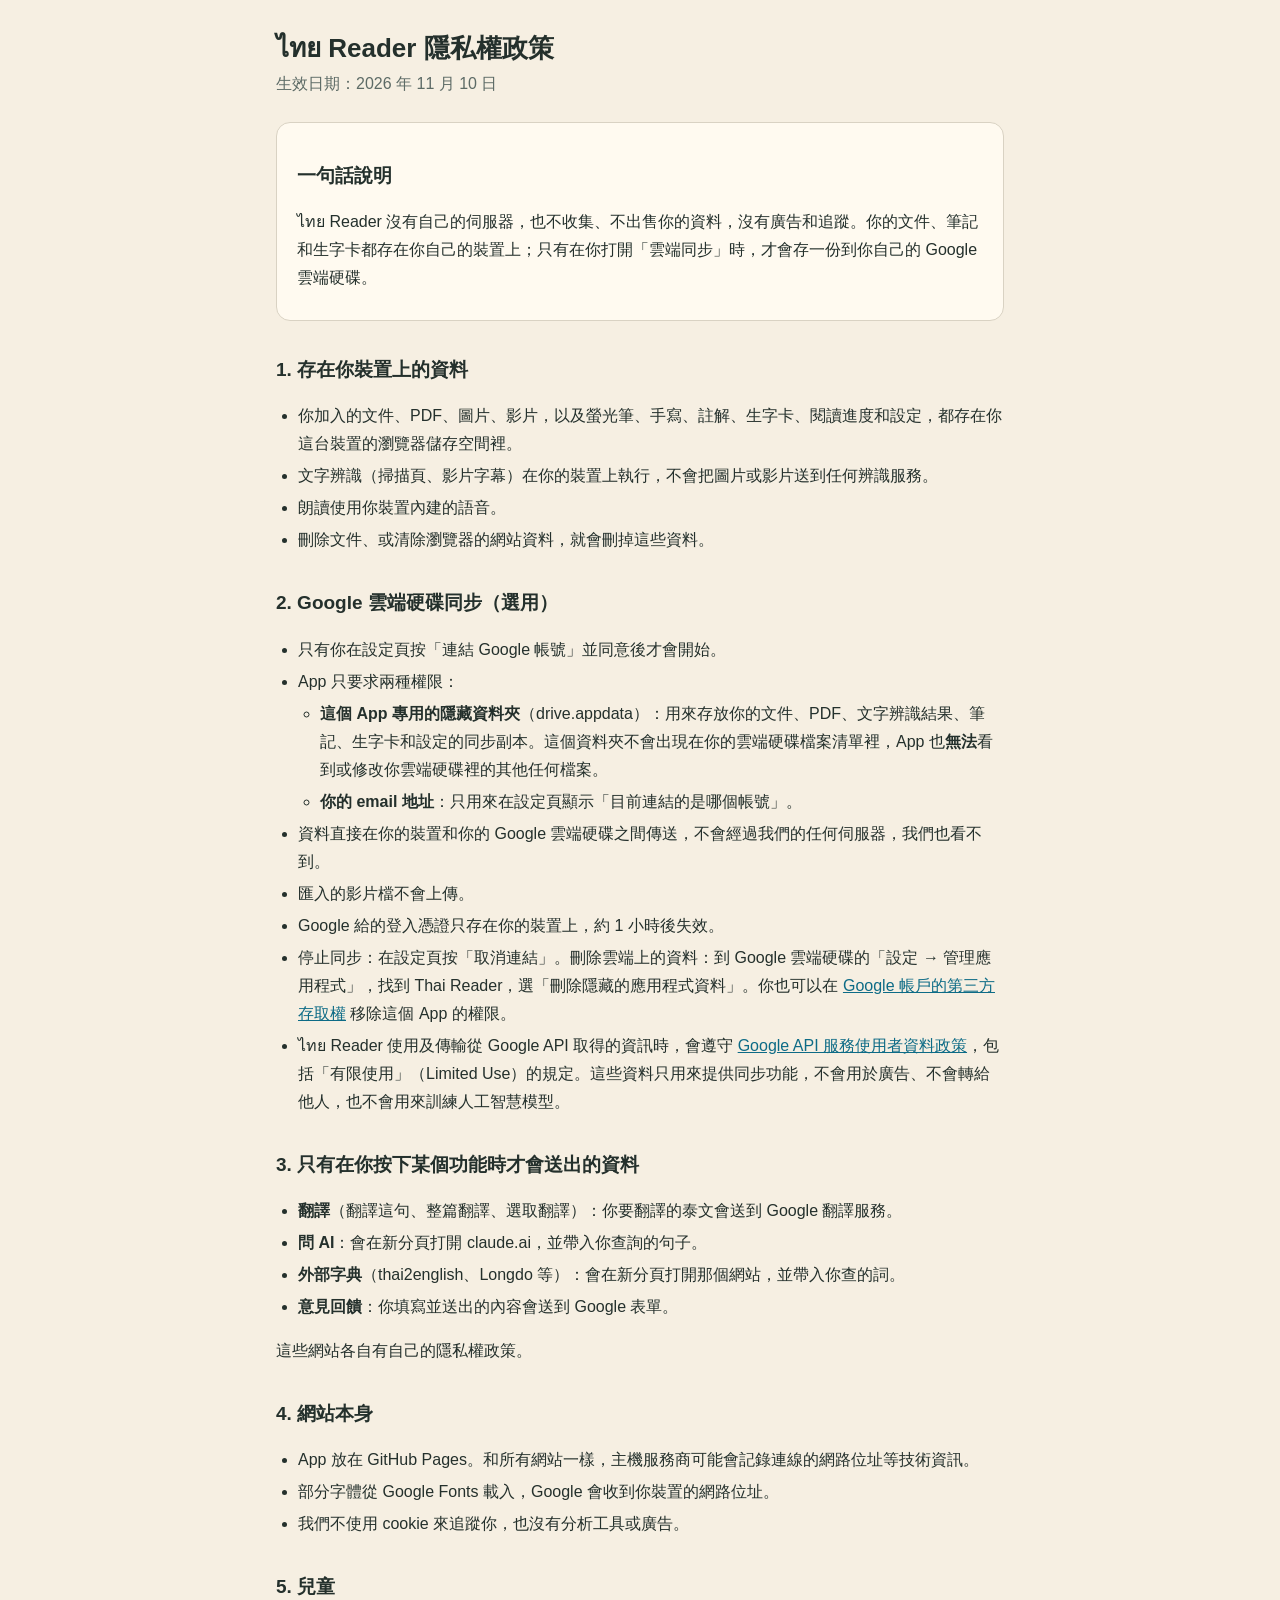
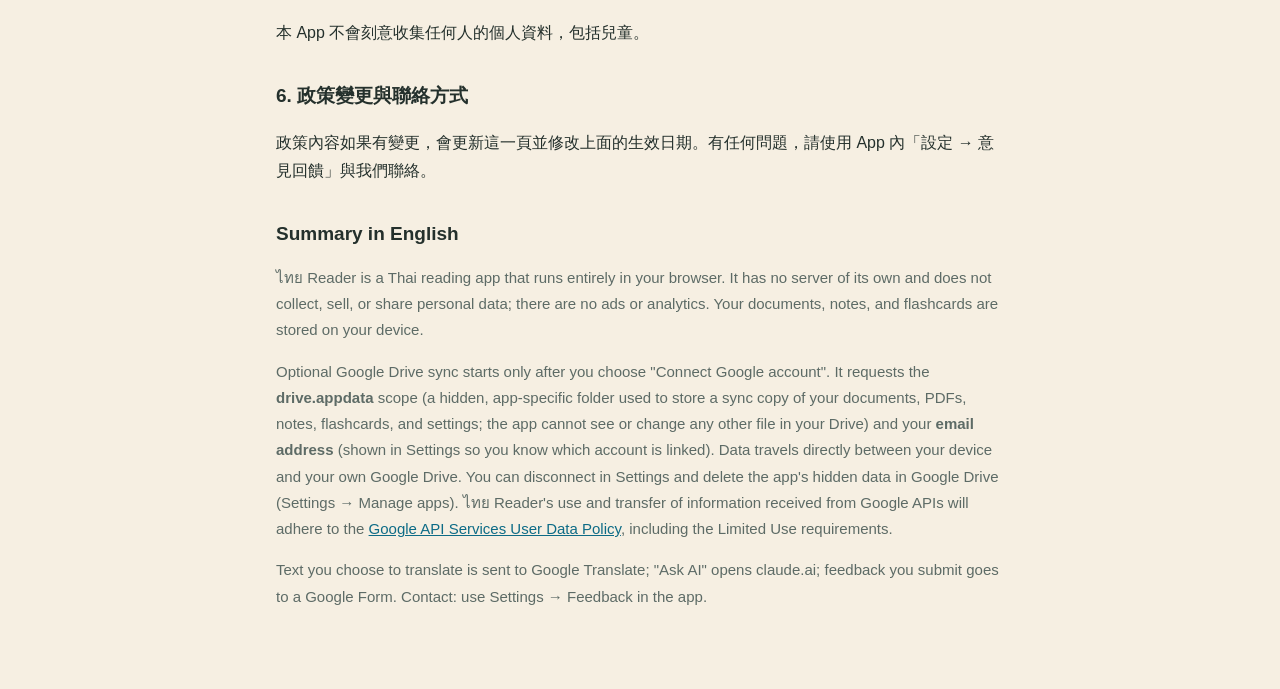
==== privacy.html @ 7135bf3b "v1.13.4: privacy policy page (for Google sign-in consent screen), linked from sync settings Co-Autho" ====
<!doctype html>
<html lang="zh-Hant">
<head>
<meta charset="utf-8">
<meta name="viewport" content="width=device-width, initial-scale=1">
<title>ไทย Reader 隱私權政策</title>
<style>
  :root { --bg: #f6efe2; --card: #fffaf0; --fg: #24302c; --muted: #5d6b66; --accent: #0d6b86; --line: #d9d2c3; }
  @media (prefers-color-scheme: dark) { :root { --bg: #2b2e31; --card: #34383c; --fg: #e9ecea; --muted: #b3bcb8; --accent: #7cc4e0; --line: #4a4f54; } }
  * { box-sizing: border-box; }
  body { margin: 0; background: var(--bg); color: var(--fg); font: 16px/1.75 -apple-system, BlinkMacSystemFont, "PingFang TC", "Noto Sans TC", sans-serif; }
  main { max-width: 760px; margin: 0 auto; padding: 32px 16px 64px; }
  h1 { font-size: 26px; line-height: 1.3; margin: 0 0 4px; }
  h2 { font-size: 19px; margin: 32px 0 8px; }
  .date { color: var(--muted); margin: 0 0 24px; }
  section.card { background: var(--card); border: 1px solid var(--line); border-radius: 14px; padding: 4px 20px 12px; margin: 16px 0; }
  ul { padding-left: 22px; }
  li { margin: 4px 0; }
  a { color: var(--accent); }
  .en { color: var(--muted); font-size: 15px; }
  .en h2 { color: var(--fg); }
</style>
</head>
<body>
<main>
  <h1>ไทย Reader 隱私權政策</h1>
  <p class="date">生效日期：2026 年 11 月 10 日</p>

  <section class="card">
    <h2>一句話說明</h2>
    <p>ไทย Reader 沒有自己的伺服器，也不收集、不出售你的資料，沒有廣告和追蹤。你的文件、筆記和生字卡都存在你自己的裝置上；只有在你打開「雲端同步」時，才會存一份到你自己的 Google 雲端硬碟。</p>
  </section>

  <h2>1. 存在你裝置上的資料</h2>
  <ul>
    <li>你加入的文件、PDF、圖片、影片，以及螢光筆、手寫、註解、生字卡、閱讀進度和設定，都存在你這台裝置的瀏覽器儲存空間裡。</li>
    <li>文字辨識（掃描頁、影片字幕）在你的裝置上執行，不會把圖片或影片送到任何辨識服務。</li>
    <li>朗讀使用你裝置內建的語音。</li>
    <li>刪除文件、或清除瀏覽器的網站資料，就會刪掉這些資料。</li>
  </ul>

  <h2>2. Google 雲端硬碟同步（選用）</h2>
  <ul>
    <li>只有你在設定頁按「連結 Google 帳號」並同意後才會開始。</li>
    <li>App 只要求兩種權限：
      <ul>
        <li><b>這個 App 專用的隱藏資料夾</b>（drive.appdata）：用來存放你的文件、PDF、文字辨識結果、筆記、生字卡和設定的同步副本。這個資料夾不會出現在你的雲端硬碟檔案清單裡，App 也<b>無法</b>看到或修改你雲端硬碟裡的其他任何檔案。</li>
        <li><b>你的 email 地址</b>：只用來在設定頁顯示「目前連結的是哪個帳號」。</li>
      </ul>
    </li>
    <li>資料直接在你的裝置和你的 Google 雲端硬碟之間傳送，不會經過我們的任何伺服器，我們也看不到。</li>
    <li>匯入的影片檔不會上傳。</li>
    <li>Google 給的登入憑證只存在你的裝置上，約 1 小時後失效。</li>
    <li>停止同步：在設定頁按「取消連結」。刪除雲端上的資料：到 Google 雲端硬碟的「設定 → 管理應用程式」，找到 Thai Reader，選「刪除隱藏的應用程式資料」。你也可以在 <a href="https://myaccount.google.com/permissions">Google 帳戶的第三方存取權</a> 移除這個 App 的權限。</li>
    <li>ไทย Reader 使用及傳輸從 Google API 取得的資訊時，會遵守 <a href="https://developers.google.com/terms/api-services-user-data-policy">Google API 服務使用者資料政策</a>，包括「有限使用」（Limited Use）的規定。這些資料只用來提供同步功能，不會用於廣告、不會轉給他人，也不會用來訓練人工智慧模型。</li>
  </ul>

  <h2>3. 只有在你按下某個功能時才會送出的資料</h2>
  <ul>
    <li><b>翻譯</b>（翻譯這句、整篇翻譯、選取翻譯）：你要翻譯的泰文會送到 Google 翻譯服務。</li>
    <li><b>問 AI</b>：會在新分頁打開 claude.ai，並帶入你查詢的句子。</li>
    <li><b>外部字典</b>（thai2english、Longdo 等）：會在新分頁打開那個網站，並帶入你查的詞。</li>
    <li><b>意見回饋</b>：你填寫並送出的內容會送到 Google 表單。</li>
  </ul>
  <p>這些網站各自有自己的隱私權政策。</p>

  <h2>4. 網站本身</h2>
  <ul>
    <li>App 放在 GitHub Pages。和所有網站一樣，主機服務商可能會記錄連線的網路位址等技術資訊。</li>
    <li>部分字體從 Google Fonts 載入，Google 會收到你裝置的網路位址。</li>
    <li>我們不使用 cookie 來追蹤你，也沒有分析工具或廣告。</li>
  </ul>

  <h2>5. 兒童</h2>
  <p>本 App 不會刻意收集任何人的個人資料，包括兒童。</p>

  <h2>6. 政策變更與聯絡方式</h2>
  <p>政策內容如果有變更，會更新這一頁並修改上面的生效日期。有任何問題，請使用 App 內「設定 → 意見回饋」與我們聯絡。</p>

  <div class="en">
    <h2>Summary in English</h2>
    <p>ไทย Reader is a Thai reading app that runs entirely in your browser. It has no server of its own and does not collect, sell, or share personal data; there are no ads or analytics. Your documents, notes, and flashcards are stored on your device.</p>
    <p>Optional Google Drive sync starts only after you choose "Connect Google account". It requests the <b>drive.appdata</b> scope (a hidden, app-specific folder used to store a sync copy of your documents, PDFs, notes, flashcards, and settings; the app cannot see or change any other file in your Drive) and your <b>email address</b> (shown in Settings so you know which account is linked). Data travels directly between your device and your own Google Drive. You can disconnect in Settings and delete the app's hidden data in Google Drive (Settings → Manage apps). ไทย Reader's use and transfer of information received from Google APIs will adhere to the <a href="https://developers.google.com/terms/api-services-user-data-policy">Google API Services User Data Policy</a>, including the Limited Use requirements.</p>
    <p>Text you choose to translate is sent to Google Translate; "Ask AI" opens claude.ai; feedback you submit goes to a Google Form. Contact: use Settings → Feedback in the app.</p>
  </div>
</main>
</body>
</html>
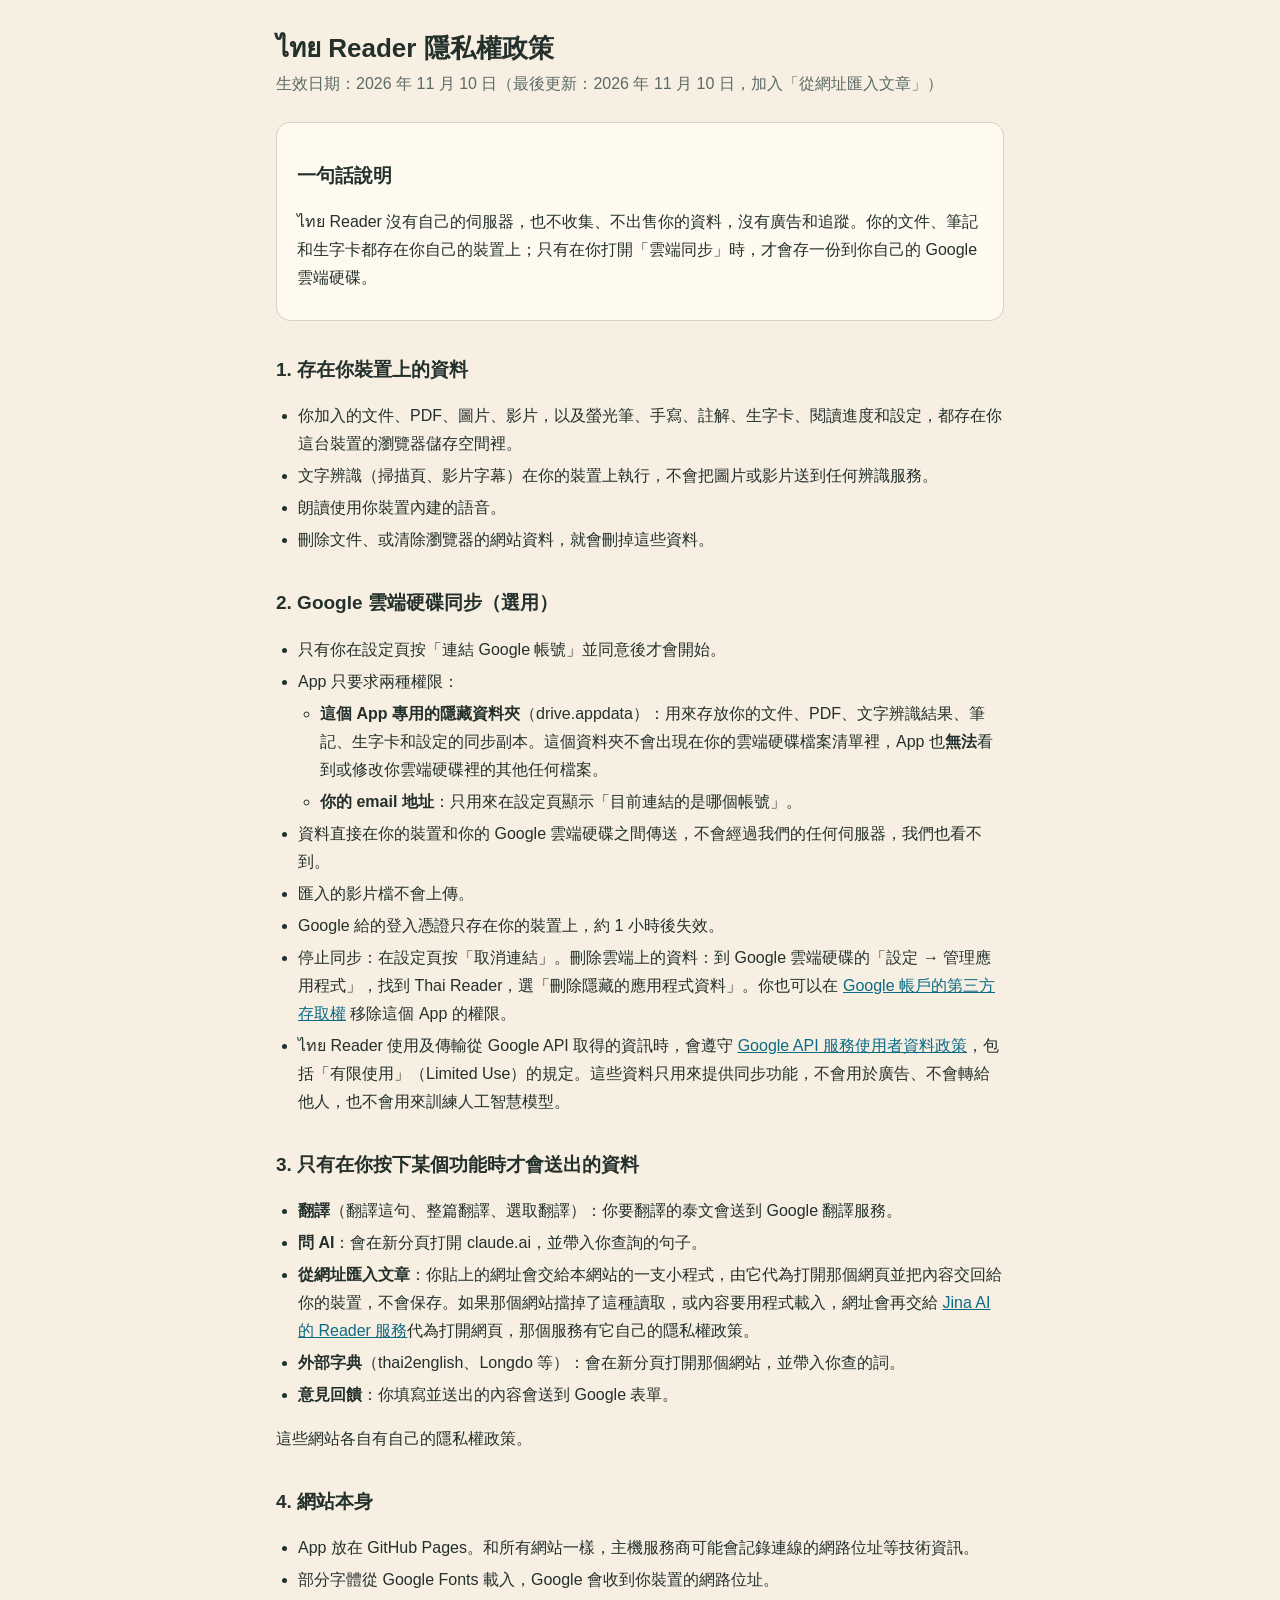
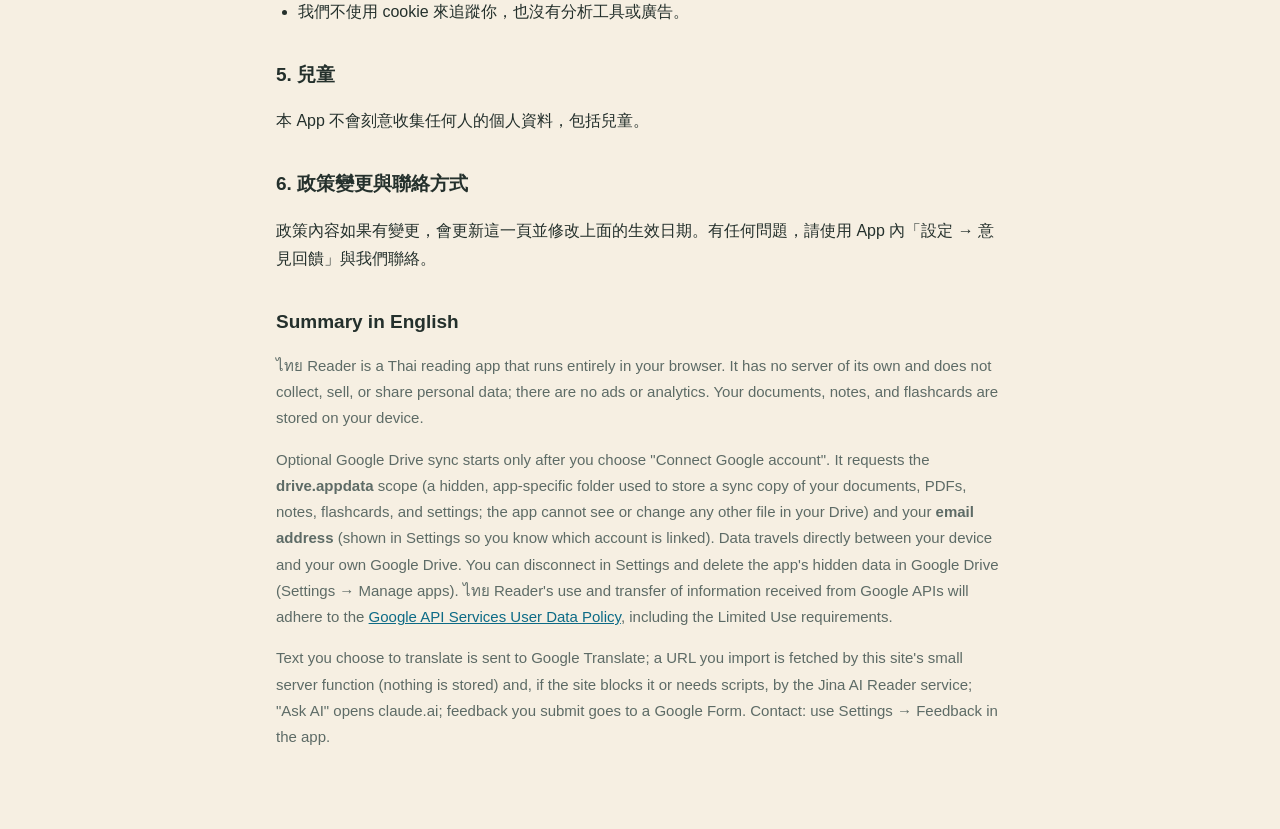
==== commit 147ed9a1: "v1.14.1: URL import retries blocked sites through Jina Reader, retries script-loaded pages, clearer " ====
--- a/privacy.html
+++ b/privacy.html
@@ -24,7 +24,7 @@
 <body>
 <main>
   <h1>ไทย Reader 隱私權政策</h1>
-  <p class="date">生效日期：2026 年 11 月 10 日</p>
+  <p class="date">生效日期：2026 年 11 月 10 日（最後更新：2026 年 11 月 10 日，加入「從網址匯入文章」）</p>
 
   <section class="card">
     <h2>一句話說明</h2>
@@ -59,6 +59,7 @@
   <ul>
     <li><b>翻譯</b>（翻譯這句、整篇翻譯、選取翻譯）：你要翻譯的泰文會送到 Google 翻譯服務。</li>
     <li><b>問 AI</b>：會在新分頁打開 claude.ai，並帶入你查詢的句子。</li>
+    <li><b>從網址匯入文章</b>：你貼上的網址會交給本網站的一支小程式，由它代為打開那個網頁並把內容交回給你的裝置，不會保存。如果那個網站擋掉了這種讀取，或內容要用程式載入，網址會再交給 <a href="https://jina.ai/reader">Jina AI 的 Reader 服務</a>代為打開網頁，那個服務有它自己的隱私權政策。</li>
     <li><b>外部字典</b>（thai2english、Longdo 等）：會在新分頁打開那個網站，並帶入你查的詞。</li>
     <li><b>意見回饋</b>：你填寫並送出的內容會送到 Google 表單。</li>
   </ul>
@@ -81,7 +82,7 @@
     <h2>Summary in English</h2>
     <p>ไทย Reader is a Thai reading app that runs entirely in your browser. It has no server of its own and does not collect, sell, or share personal data; there are no ads or analytics. Your documents, notes, and flashcards are stored on your device.</p>
     <p>Optional Google Drive sync starts only after you choose "Connect Google account". It requests the <b>drive.appdata</b> scope (a hidden, app-specific folder used to store a sync copy of your documents, PDFs, notes, flashcards, and settings; the app cannot see or change any other file in your Drive) and your <b>email address</b> (shown in Settings so you know which account is linked). Data travels directly between your device and your own Google Drive. You can disconnect in Settings and delete the app's hidden data in Google Drive (Settings → Manage apps). ไทย Reader's use and transfer of information received from Google APIs will adhere to the <a href="https://developers.google.com/terms/api-services-user-data-policy">Google API Services User Data Policy</a>, including the Limited Use requirements.</p>
-    <p>Text you choose to translate is sent to Google Translate; "Ask AI" opens claude.ai; feedback you submit goes to a Google Form. Contact: use Settings → Feedback in the app.</p>
+    <p>Text you choose to translate is sent to Google Translate; a URL you import is fetched by this site's small server function (nothing is stored) and, if the site blocks it or needs scripts, by the Jina AI Reader service; "Ask AI" opens claude.ai; feedback you submit goes to a Google Form. Contact: use Settings → Feedback in the app.</p>
   </div>
 </main>
 </body>
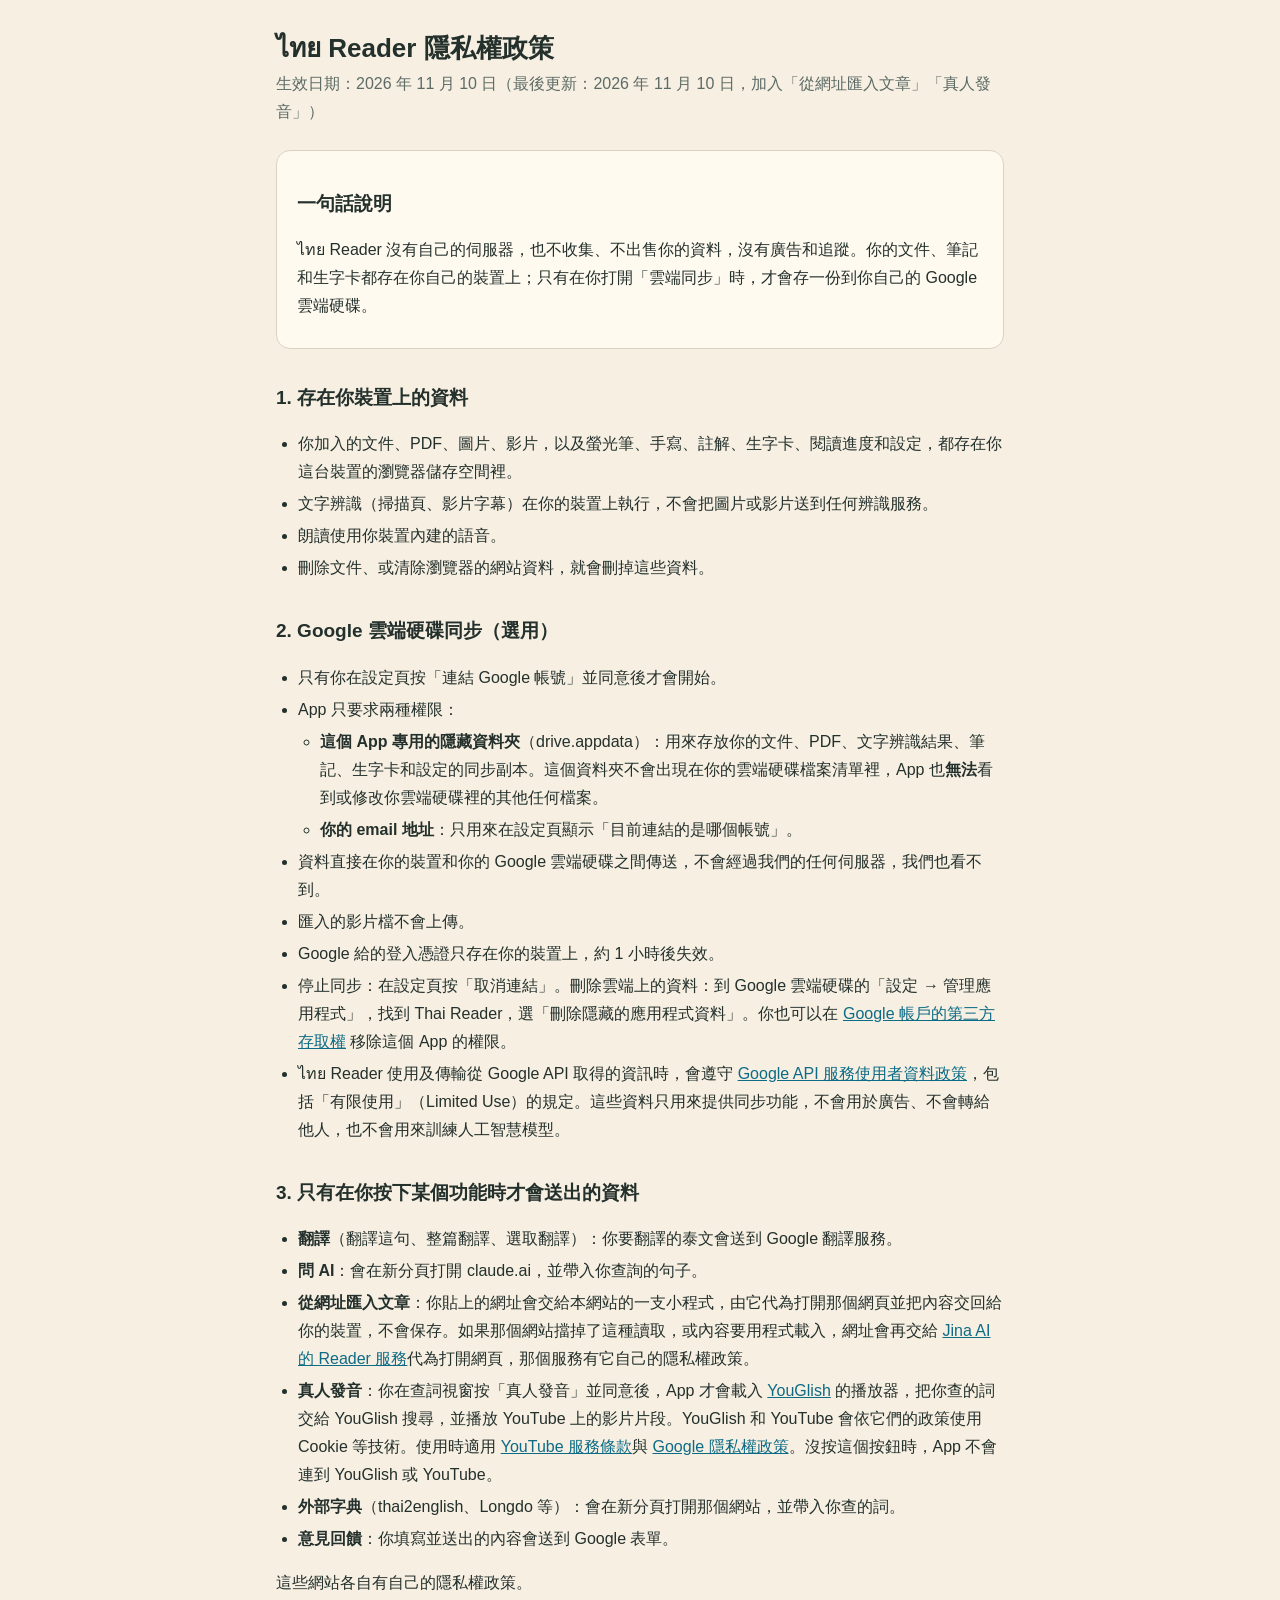
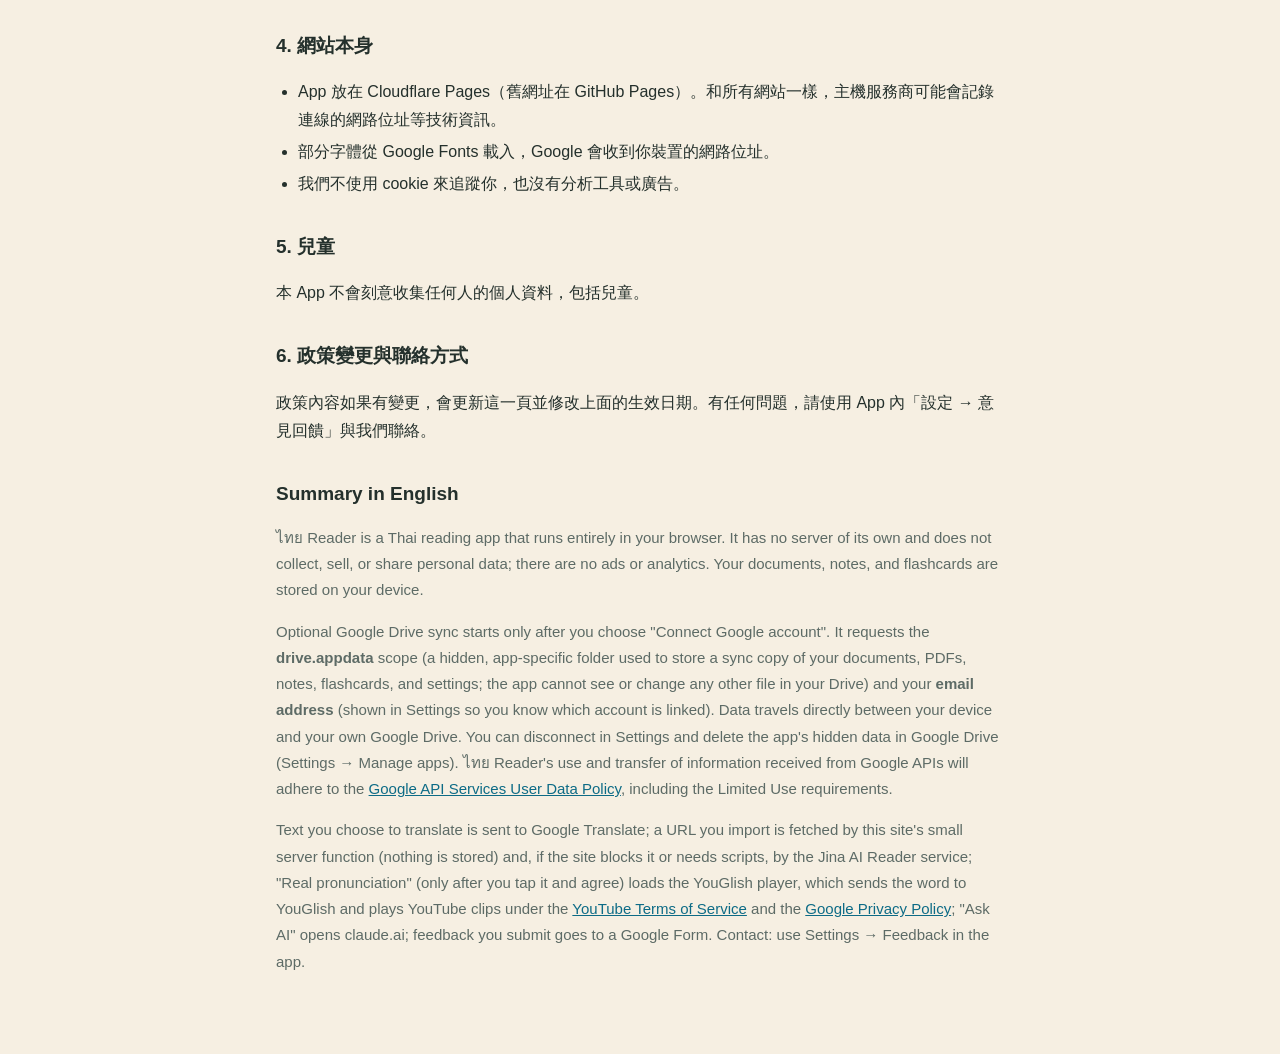
==== commit 1a8df315: "v1.15.0: hear real Thai pronunciation from YouTube clips (YouGlish) from the lookup popup Co-Authore" ====
--- a/privacy.html
+++ b/privacy.html
@@ -24,7 +24,7 @@
 <body>
 <main>
   <h1>ไทย Reader 隱私權政策</h1>
-  <p class="date">生效日期：2026 年 11 月 10 日（最後更新：2026 年 11 月 10 日，加入「從網址匯入文章」）</p>
+  <p class="date">生效日期：2026 年 11 月 10 日（最後更新：2026 年 11 月 10 日，加入「從網址匯入文章」「真人發音」）</p>
 
   <section class="card">
     <h2>一句話說明</h2>
@@ -60,6 +60,7 @@
     <li><b>翻譯</b>（翻譯這句、整篇翻譯、選取翻譯）：你要翻譯的泰文會送到 Google 翻譯服務。</li>
     <li><b>問 AI</b>：會在新分頁打開 claude.ai，並帶入你查詢的句子。</li>
     <li><b>從網址匯入文章</b>：你貼上的網址會交給本網站的一支小程式，由它代為打開那個網頁並把內容交回給你的裝置，不會保存。如果那個網站擋掉了這種讀取，或內容要用程式載入，網址會再交給 <a href="https://jina.ai/reader">Jina AI 的 Reader 服務</a>代為打開網頁，那個服務有它自己的隱私權政策。</li>
+    <li><b>真人發音</b>：你在查詞視窗按「真人發音」並同意後，App 才會載入 <a href="https://youglish.com">YouGlish</a> 的播放器，把你查的詞交給 YouGlish 搜尋，並播放 YouTube 上的影片片段。YouGlish 和 YouTube 會依它們的政策使用 Cookie 等技術。使用時適用 <a href="https://www.youtube.com/t/terms">YouTube 服務條款</a>與 <a href="https://policies.google.com/privacy">Google 隱私權政策</a>。沒按這個按鈕時，App 不會連到 YouGlish 或 YouTube。</li>
     <li><b>外部字典</b>（thai2english、Longdo 等）：會在新分頁打開那個網站，並帶入你查的詞。</li>
     <li><b>意見回饋</b>：你填寫並送出的內容會送到 Google 表單。</li>
   </ul>
@@ -67,7 +68,7 @@
 
   <h2>4. 網站本身</h2>
   <ul>
-    <li>App 放在 GitHub Pages。和所有網站一樣，主機服務商可能會記錄連線的網路位址等技術資訊。</li>
+    <li>App 放在 Cloudflare Pages（舊網址在 GitHub Pages）。和所有網站一樣，主機服務商可能會記錄連線的網路位址等技術資訊。</li>
     <li>部分字體從 Google Fonts 載入，Google 會收到你裝置的網路位址。</li>
     <li>我們不使用 cookie 來追蹤你，也沒有分析工具或廣告。</li>
   </ul>
@@ -82,7 +83,7 @@
     <h2>Summary in English</h2>
     <p>ไทย Reader is a Thai reading app that runs entirely in your browser. It has no server of its own and does not collect, sell, or share personal data; there are no ads or analytics. Your documents, notes, and flashcards are stored on your device.</p>
     <p>Optional Google Drive sync starts only after you choose "Connect Google account". It requests the <b>drive.appdata</b> scope (a hidden, app-specific folder used to store a sync copy of your documents, PDFs, notes, flashcards, and settings; the app cannot see or change any other file in your Drive) and your <b>email address</b> (shown in Settings so you know which account is linked). Data travels directly between your device and your own Google Drive. You can disconnect in Settings and delete the app's hidden data in Google Drive (Settings → Manage apps). ไทย Reader's use and transfer of information received from Google APIs will adhere to the <a href="https://developers.google.com/terms/api-services-user-data-policy">Google API Services User Data Policy</a>, including the Limited Use requirements.</p>
-    <p>Text you choose to translate is sent to Google Translate; a URL you import is fetched by this site's small server function (nothing is stored) and, if the site blocks it or needs scripts, by the Jina AI Reader service; "Ask AI" opens claude.ai; feedback you submit goes to a Google Form. Contact: use Settings → Feedback in the app.</p>
+    <p>Text you choose to translate is sent to Google Translate; a URL you import is fetched by this site's small server function (nothing is stored) and, if the site blocks it or needs scripts, by the Jina AI Reader service; "Real pronunciation" (only after you tap it and agree) loads the YouGlish player, which sends the word to YouGlish and plays YouTube clips under the <a href="https://www.youtube.com/t/terms">YouTube Terms of Service</a> and the <a href="https://policies.google.com/privacy">Google Privacy Policy</a>; "Ask AI" opens claude.ai; feedback you submit goes to a Google Form. Contact: use Settings → Feedback in the app.</p>
   </div>
 </main>
 </body>
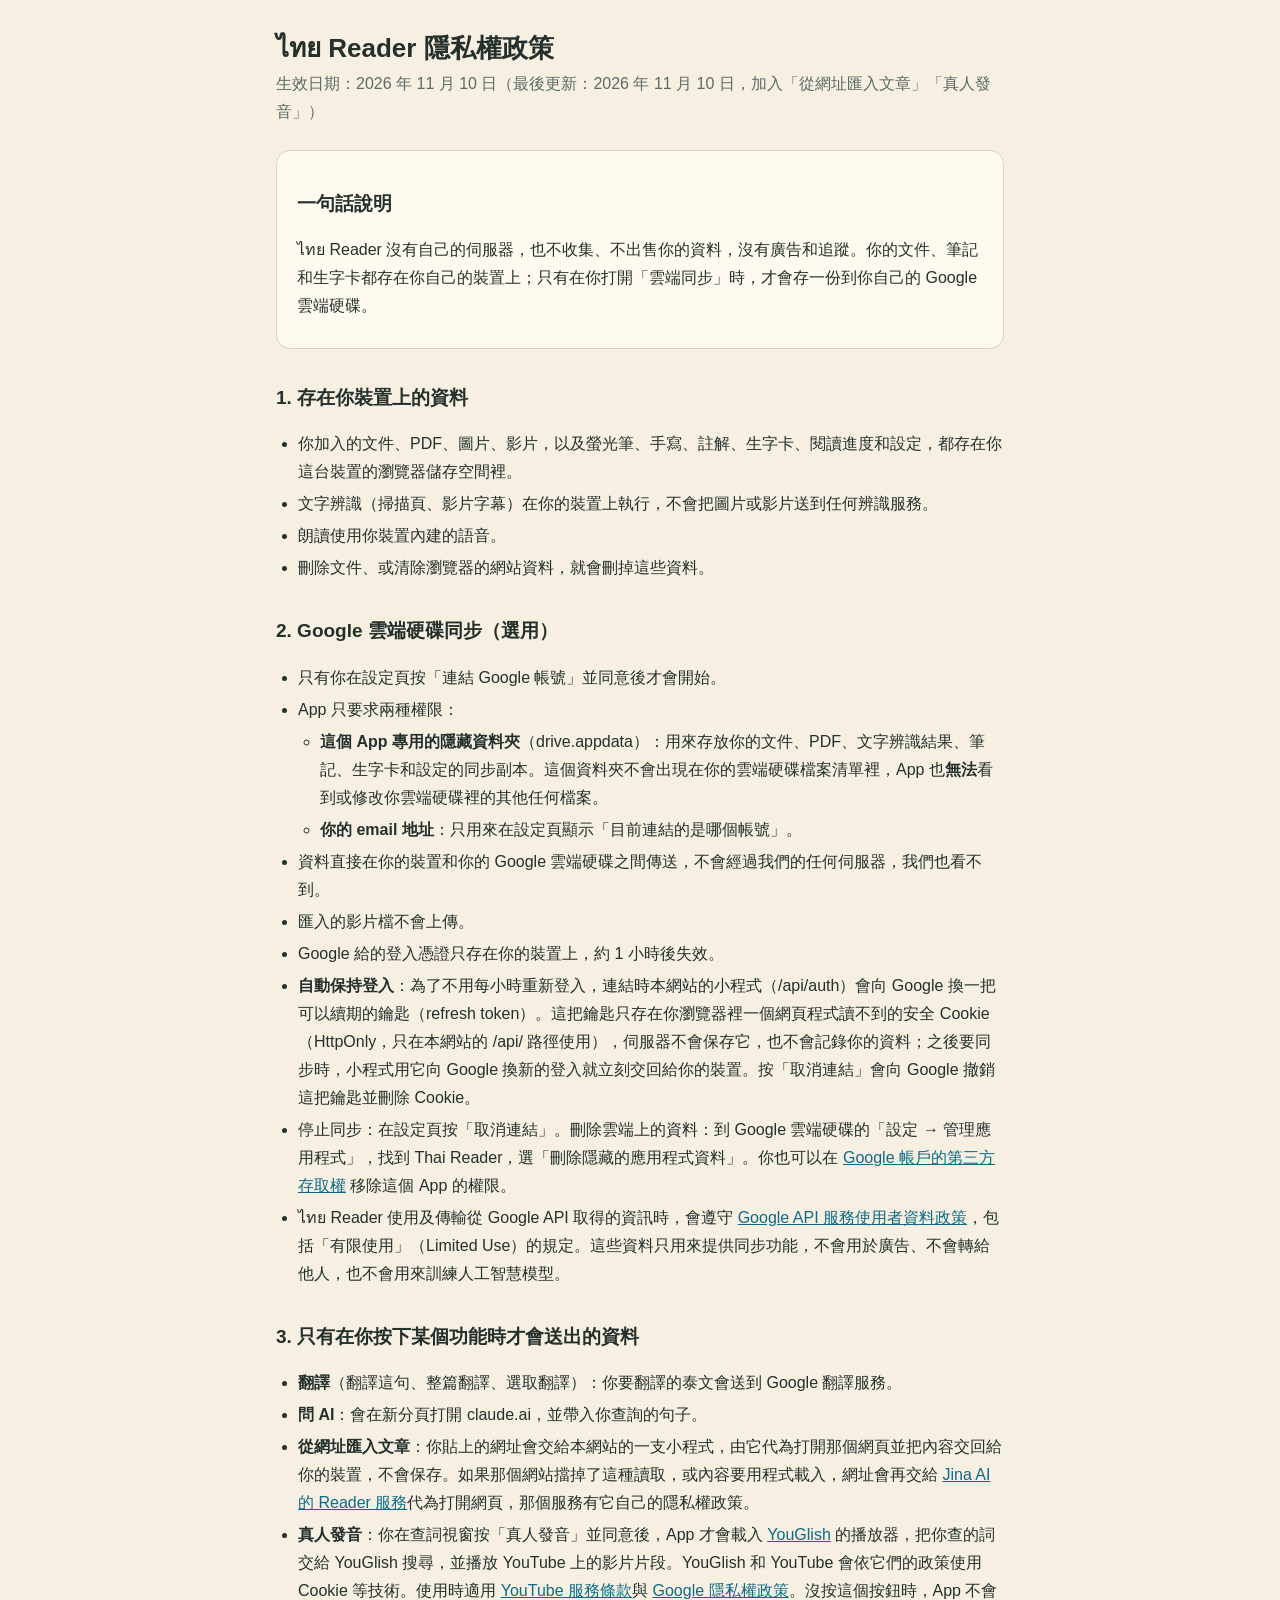
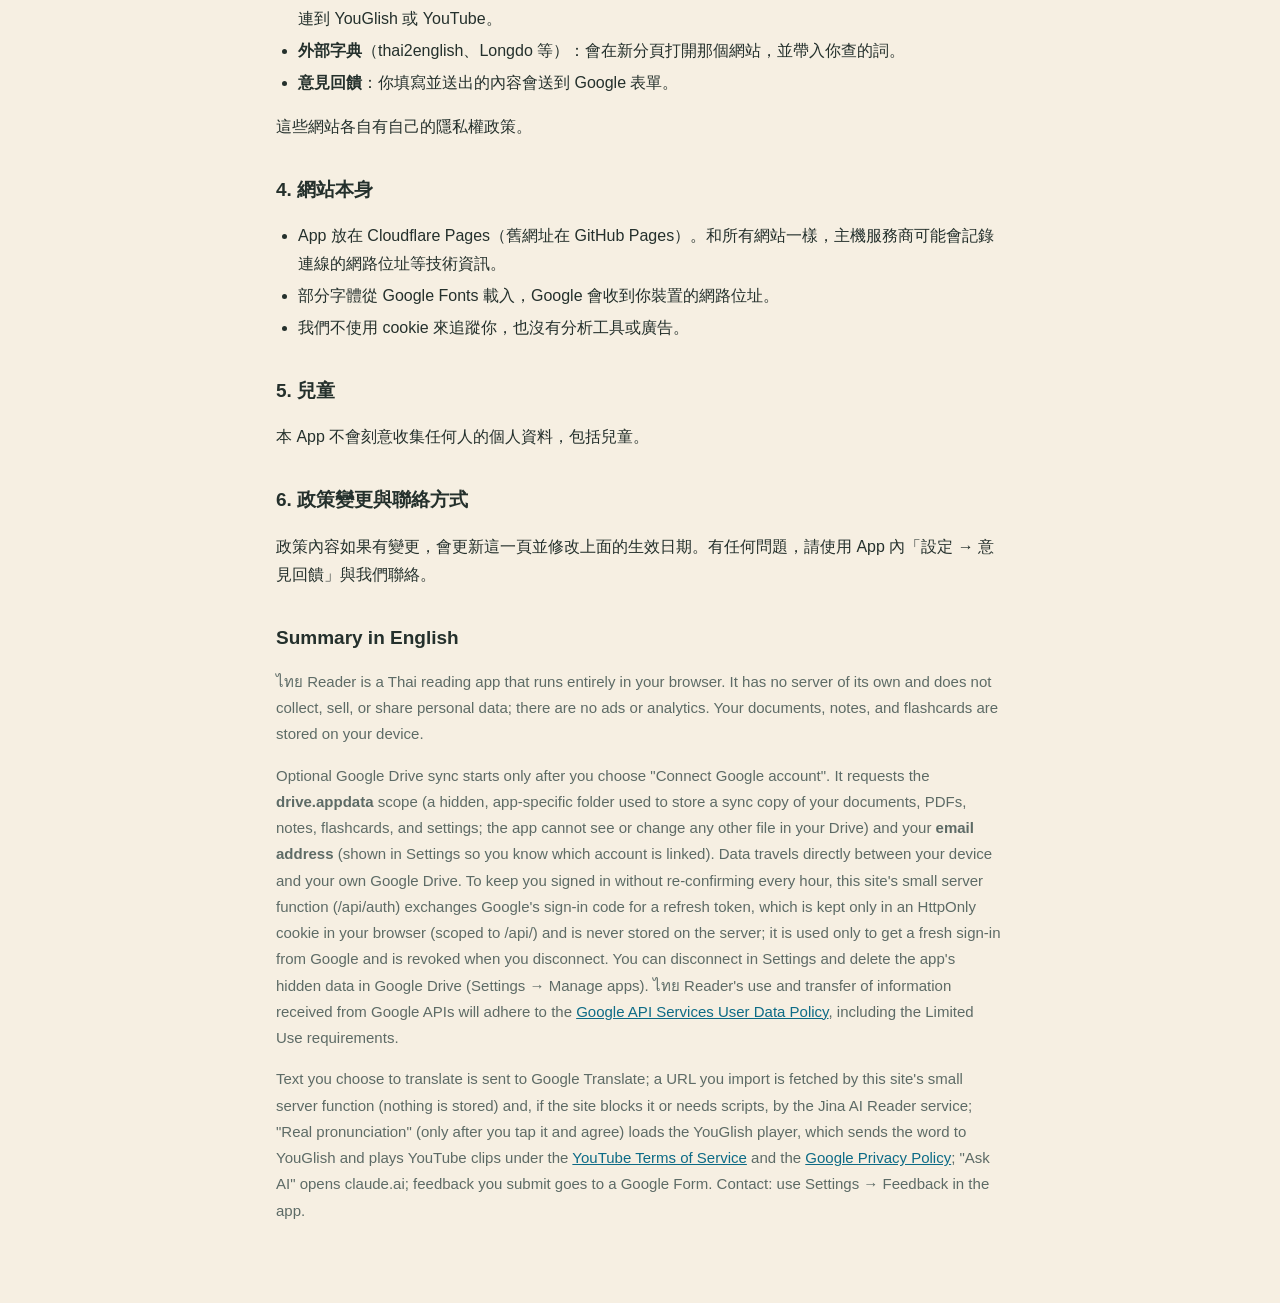
==== commit 312a78f4: "v1.21.0: English interface, one Add-file button, Today card, advanced reading texts, more grammar, a" ====
--- a/privacy.html
+++ b/privacy.html
@@ -51,6 +51,7 @@
     <li>資料直接在你的裝置和你的 Google 雲端硬碟之間傳送，不會經過我們的任何伺服器，我們也看不到。</li>
     <li>匯入的影片檔不會上傳。</li>
     <li>Google 給的登入憑證只存在你的裝置上，約 1 小時後失效。</li>
+    <li><b>自動保持登入</b>：為了不用每小時重新登入，連結時本網站的小程式（/api/auth）會向 Google 換一把可以續期的鑰匙（refresh token）。這把鑰匙只存在你瀏覽器裡一個網頁程式讀不到的安全 Cookie（HttpOnly，只在本網站的 /api/ 路徑使用），伺服器不會保存它，也不會記錄你的資料；之後要同步時，小程式用它向 Google 換新的登入就立刻交回給你的裝置。按「取消連結」會向 Google 撤銷這把鑰匙並刪除 Cookie。</li>
     <li>停止同步：在設定頁按「取消連結」。刪除雲端上的資料：到 Google 雲端硬碟的「設定 → 管理應用程式」，找到 Thai Reader，選「刪除隱藏的應用程式資料」。你也可以在 <a href="https://myaccount.google.com/permissions">Google 帳戶的第三方存取權</a> 移除這個 App 的權限。</li>
     <li>ไทย Reader 使用及傳輸從 Google API 取得的資訊時，會遵守 <a href="https://developers.google.com/terms/api-services-user-data-policy">Google API 服務使用者資料政策</a>，包括「有限使用」（Limited Use）的規定。這些資料只用來提供同步功能，不會用於廣告、不會轉給他人，也不會用來訓練人工智慧模型。</li>
   </ul>
@@ -82,7 +83,7 @@
   <div class="en">
     <h2>Summary in English</h2>
     <p>ไทย Reader is a Thai reading app that runs entirely in your browser. It has no server of its own and does not collect, sell, or share personal data; there are no ads or analytics. Your documents, notes, and flashcards are stored on your device.</p>
-    <p>Optional Google Drive sync starts only after you choose "Connect Google account". It requests the <b>drive.appdata</b> scope (a hidden, app-specific folder used to store a sync copy of your documents, PDFs, notes, flashcards, and settings; the app cannot see or change any other file in your Drive) and your <b>email address</b> (shown in Settings so you know which account is linked). Data travels directly between your device and your own Google Drive. You can disconnect in Settings and delete the app's hidden data in Google Drive (Settings → Manage apps). ไทย Reader's use and transfer of information received from Google APIs will adhere to the <a href="https://developers.google.com/terms/api-services-user-data-policy">Google API Services User Data Policy</a>, including the Limited Use requirements.</p>
+    <p>Optional Google Drive sync starts only after you choose "Connect Google account". It requests the <b>drive.appdata</b> scope (a hidden, app-specific folder used to store a sync copy of your documents, PDFs, notes, flashcards, and settings; the app cannot see or change any other file in your Drive) and your <b>email address</b> (shown in Settings so you know which account is linked). Data travels directly between your device and your own Google Drive. To keep you signed in without re-confirming every hour, this site's small server function (/api/auth) exchanges Google's sign-in code for a refresh token, which is kept only in an HttpOnly cookie in your browser (scoped to /api/) and is never stored on the server; it is used only to get a fresh sign-in from Google and is revoked when you disconnect. You can disconnect in Settings and delete the app's hidden data in Google Drive (Settings → Manage apps). ไทย Reader's use and transfer of information received from Google APIs will adhere to the <a href="https://developers.google.com/terms/api-services-user-data-policy">Google API Services User Data Policy</a>, including the Limited Use requirements.</p>
     <p>Text you choose to translate is sent to Google Translate; a URL you import is fetched by this site's small server function (nothing is stored) and, if the site blocks it or needs scripts, by the Jina AI Reader service; "Real pronunciation" (only after you tap it and agree) loads the YouGlish player, which sends the word to YouGlish and plays YouTube clips under the <a href="https://www.youtube.com/t/terms">YouTube Terms of Service</a> and the <a href="https://policies.google.com/privacy">Google Privacy Policy</a>; "Ask AI" opens claude.ai; feedback you submit goes to a Google Form. Contact: use Settings → Feedback in the app.</p>
   </div>
 </main>
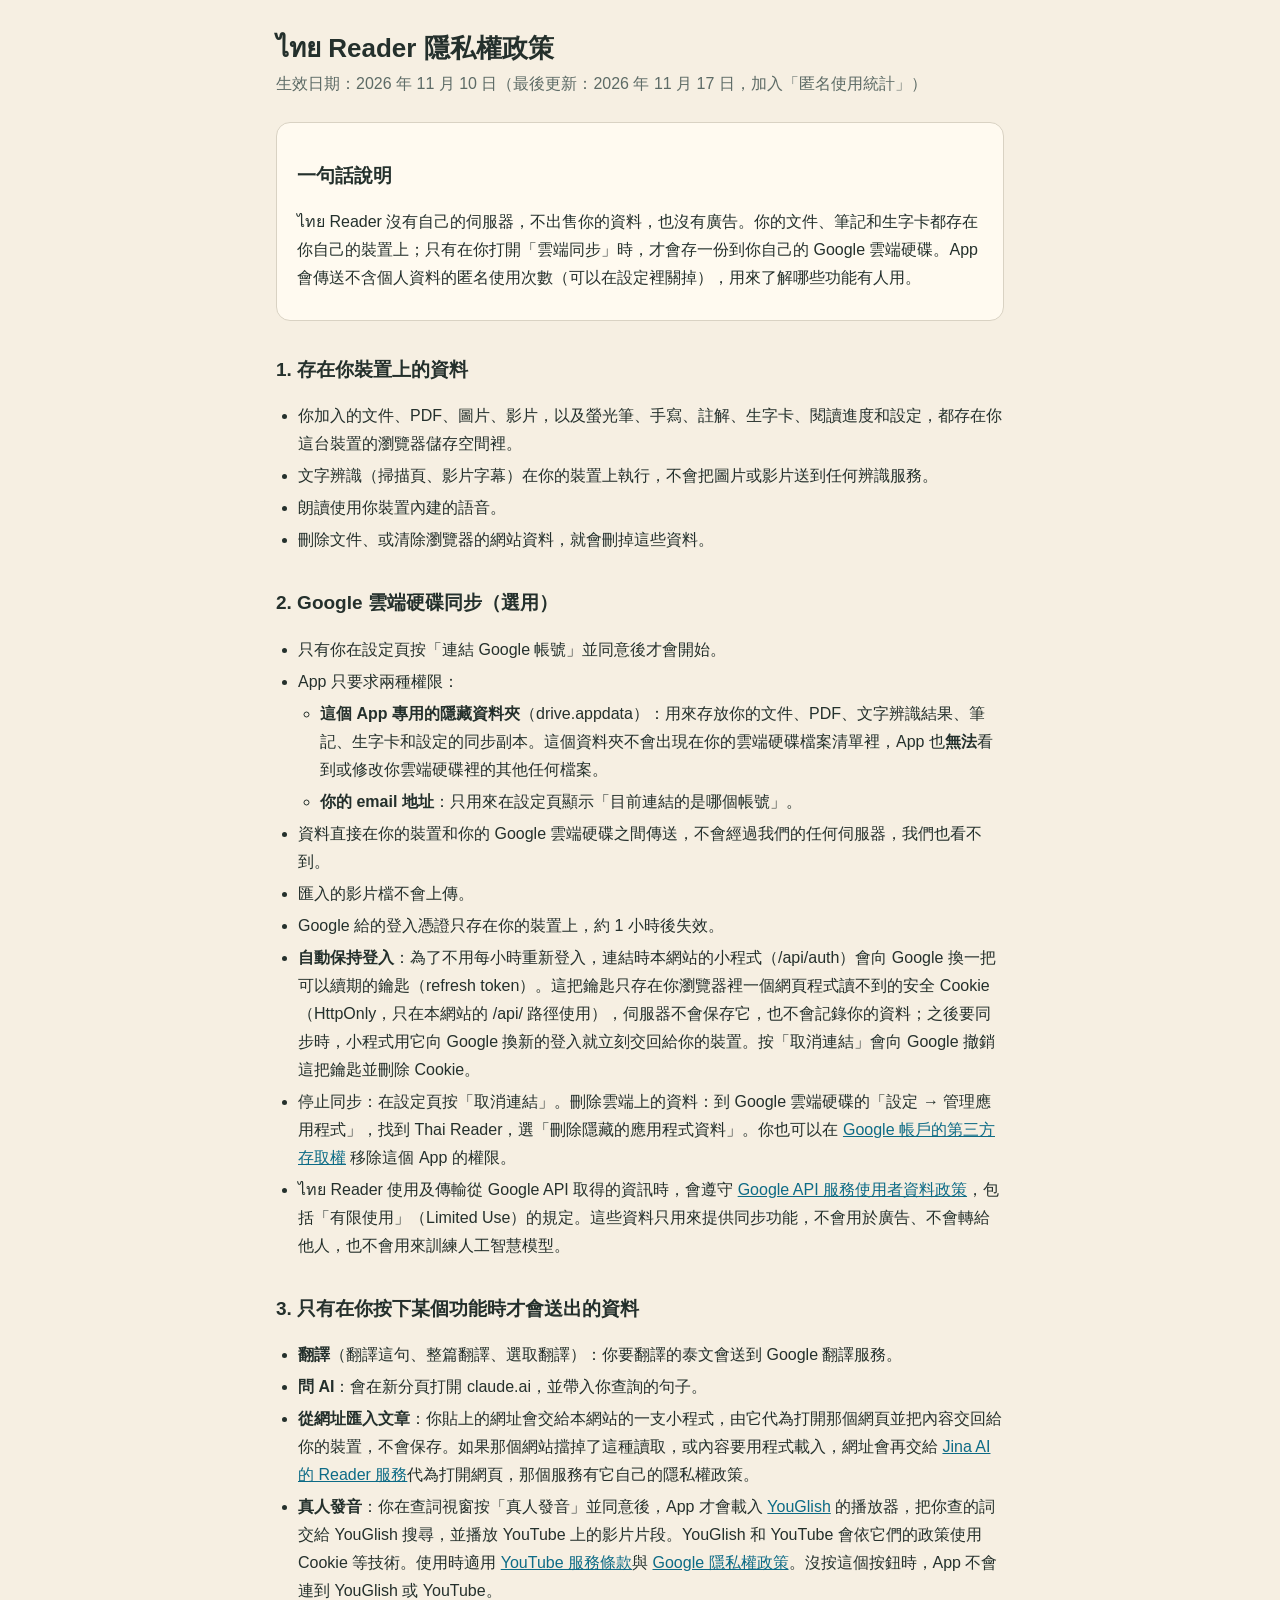
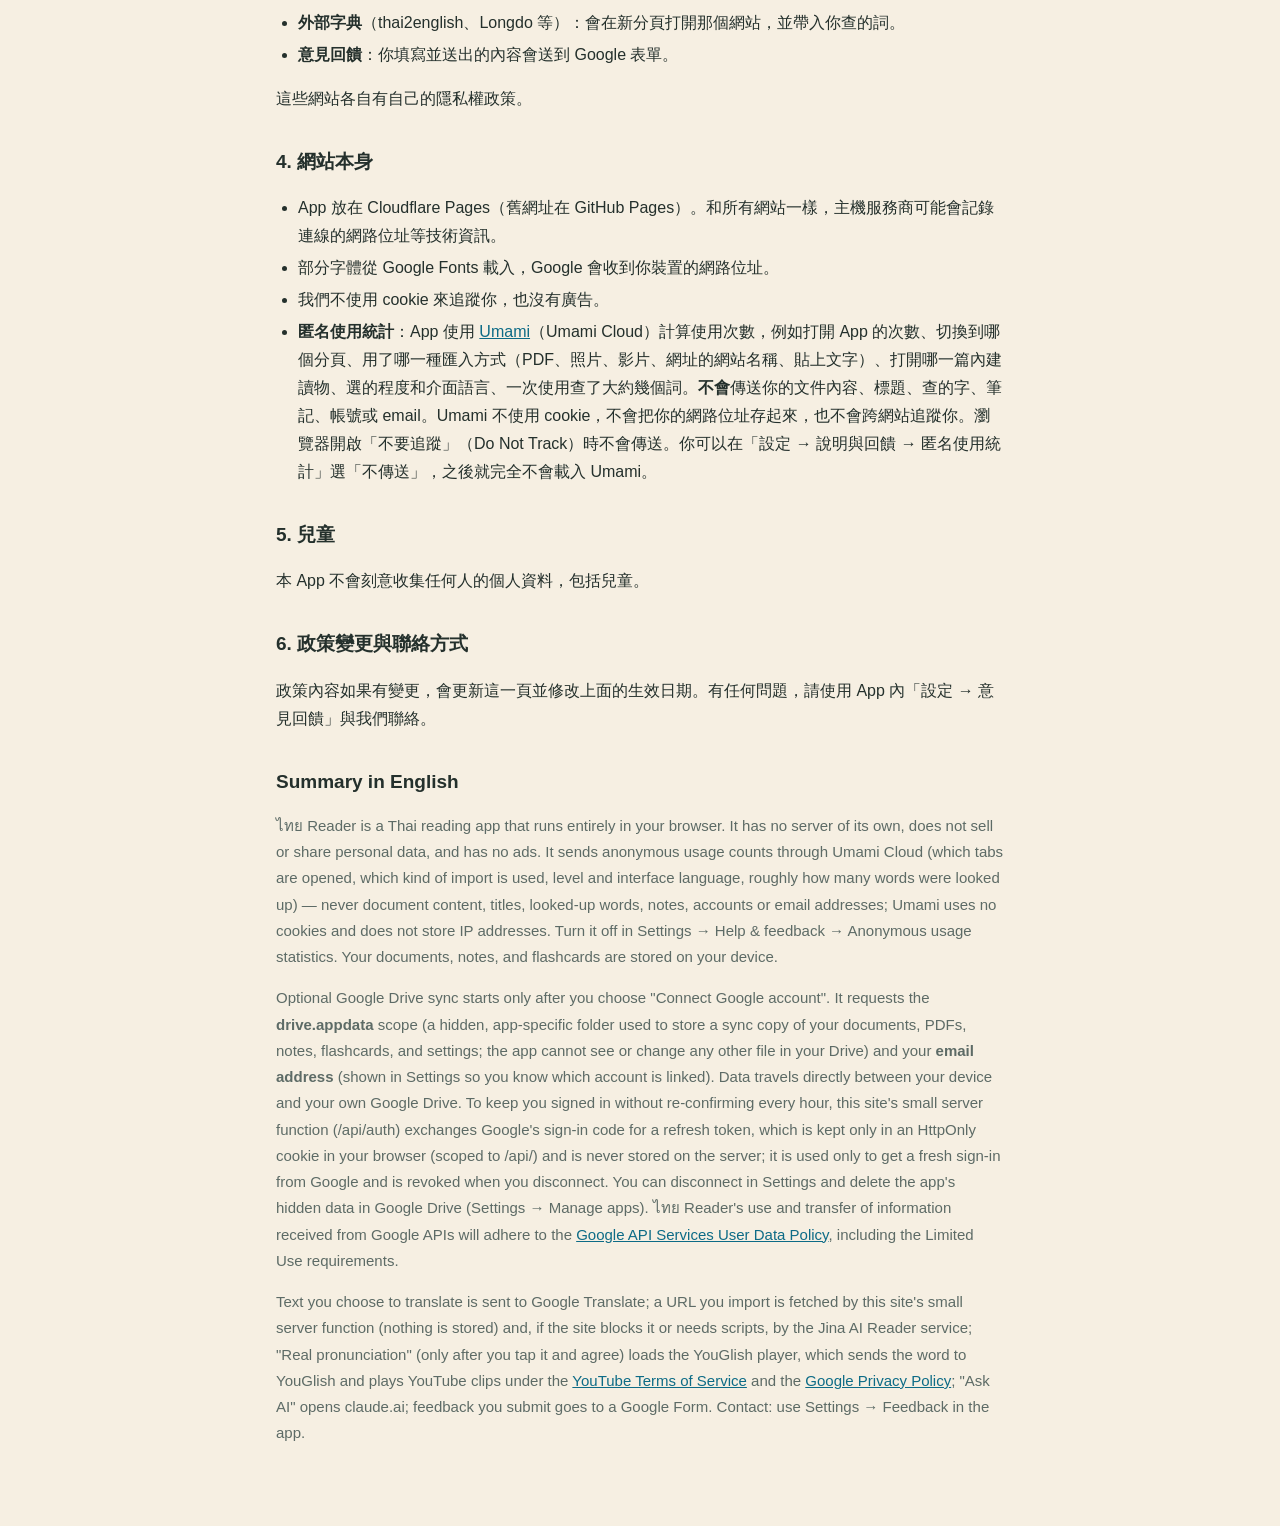
==== commit 7141e009: "1.39.0: karan-aware word splitting, two-tap split fixes, immersive reading, Umami usage stats (opt-o" ====
--- a/privacy.html
+++ b/privacy.html
@@ -24,11 +24,11 @@
 <body>
 <main>
   <h1>ไทย Reader 隱私權政策</h1>
-  <p class="date">生效日期：2026 年 11 月 10 日（最後更新：2026 年 11 月 10 日，加入「從網址匯入文章」「真人發音」）</p>
+  <p class="date">生效日期：2026 年 11 月 10 日（最後更新：2026 年 11 月 17 日，加入「匿名使用統計」）</p>
 
   <section class="card">
     <h2>一句話說明</h2>
-    <p>ไทย Reader 沒有自己的伺服器，也不收集、不出售你的資料，沒有廣告和追蹤。你的文件、筆記和生字卡都存在你自己的裝置上；只有在你打開「雲端同步」時，才會存一份到你自己的 Google 雲端硬碟。</p>
+    <p>ไทย Reader 沒有自己的伺服器，不出售你的資料，也沒有廣告。你的文件、筆記和生字卡都存在你自己的裝置上；只有在你打開「雲端同步」時，才會存一份到你自己的 Google 雲端硬碟。App 會傳送不含個人資料的匿名使用次數（可以在設定裡關掉），用來了解哪些功能有人用。</p>
   </section>
 
   <h2>1. 存在你裝置上的資料</h2>
@@ -71,7 +71,8 @@
   <ul>
     <li>App 放在 Cloudflare Pages（舊網址在 GitHub Pages）。和所有網站一樣，主機服務商可能會記錄連線的網路位址等技術資訊。</li>
     <li>部分字體從 Google Fonts 載入，Google 會收到你裝置的網路位址。</li>
-    <li>我們不使用 cookie 來追蹤你，也沒有分析工具或廣告。</li>
+    <li>我們不使用 cookie 來追蹤你，也沒有廣告。</li>
+    <li><b>匿名使用統計</b>：App 使用 <a href="https://umami.is">Umami</a>（Umami Cloud）計算使用次數，例如打開 App 的次數、切換到哪個分頁、用了哪一種匯入方式（PDF、照片、影片、網址的網站名稱、貼上文字）、打開哪一篇內建讀物、選的程度和介面語言、一次使用查了大約幾個詞。<b>不會</b>傳送你的文件內容、標題、查的字、筆記、帳號或 email。Umami 不使用 cookie，不會把你的網路位址存起來，也不會跨網站追蹤你。瀏覽器開啟「不要追蹤」（Do Not Track）時不會傳送。你可以在「設定 → 說明與回饋 → 匿名使用統計」選「不傳送」，之後就完全不會載入 Umami。</li>
   </ul>
 
   <h2>5. 兒童</h2>
@@ -82,7 +83,7 @@
 
   <div class="en">
     <h2>Summary in English</h2>
-    <p>ไทย Reader is a Thai reading app that runs entirely in your browser. It has no server of its own and does not collect, sell, or share personal data; there are no ads or analytics. Your documents, notes, and flashcards are stored on your device.</p>
+    <p>ไทย Reader is a Thai reading app that runs entirely in your browser. It has no server of its own, does not sell or share personal data, and has no ads. It sends anonymous usage counts through Umami Cloud (which tabs are opened, which kind of import is used, level and interface language, roughly how many words were looked up) — never document content, titles, looked-up words, notes, accounts or email addresses; Umami uses no cookies and does not store IP addresses. Turn it off in Settings → Help & feedback → Anonymous usage statistics. Your documents, notes, and flashcards are stored on your device.</p>
     <p>Optional Google Drive sync starts only after you choose "Connect Google account". It requests the <b>drive.appdata</b> scope (a hidden, app-specific folder used to store a sync copy of your documents, PDFs, notes, flashcards, and settings; the app cannot see or change any other file in your Drive) and your <b>email address</b> (shown in Settings so you know which account is linked). Data travels directly between your device and your own Google Drive. To keep you signed in without re-confirming every hour, this site's small server function (/api/auth) exchanges Google's sign-in code for a refresh token, which is kept only in an HttpOnly cookie in your browser (scoped to /api/) and is never stored on the server; it is used only to get a fresh sign-in from Google and is revoked when you disconnect. You can disconnect in Settings and delete the app's hidden data in Google Drive (Settings → Manage apps). ไทย Reader's use and transfer of information received from Google APIs will adhere to the <a href="https://developers.google.com/terms/api-services-user-data-policy">Google API Services User Data Policy</a>, including the Limited Use requirements.</p>
     <p>Text you choose to translate is sent to Google Translate; a URL you import is fetched by this site's small server function (nothing is stored) and, if the site blocks it or needs scripts, by the Jina AI Reader service; "Real pronunciation" (only after you tap it and agree) loads the YouGlish player, which sends the word to YouGlish and plays YouTube clips under the <a href="https://www.youtube.com/t/terms">YouTube Terms of Service</a> and the <a href="https://policies.google.com/privacy">Google Privacy Policy</a>; "Ask AI" opens claude.ai; feedback you submit goes to a Google Form. Contact: use Settings → Feedback in the app.</p>
   </div>
